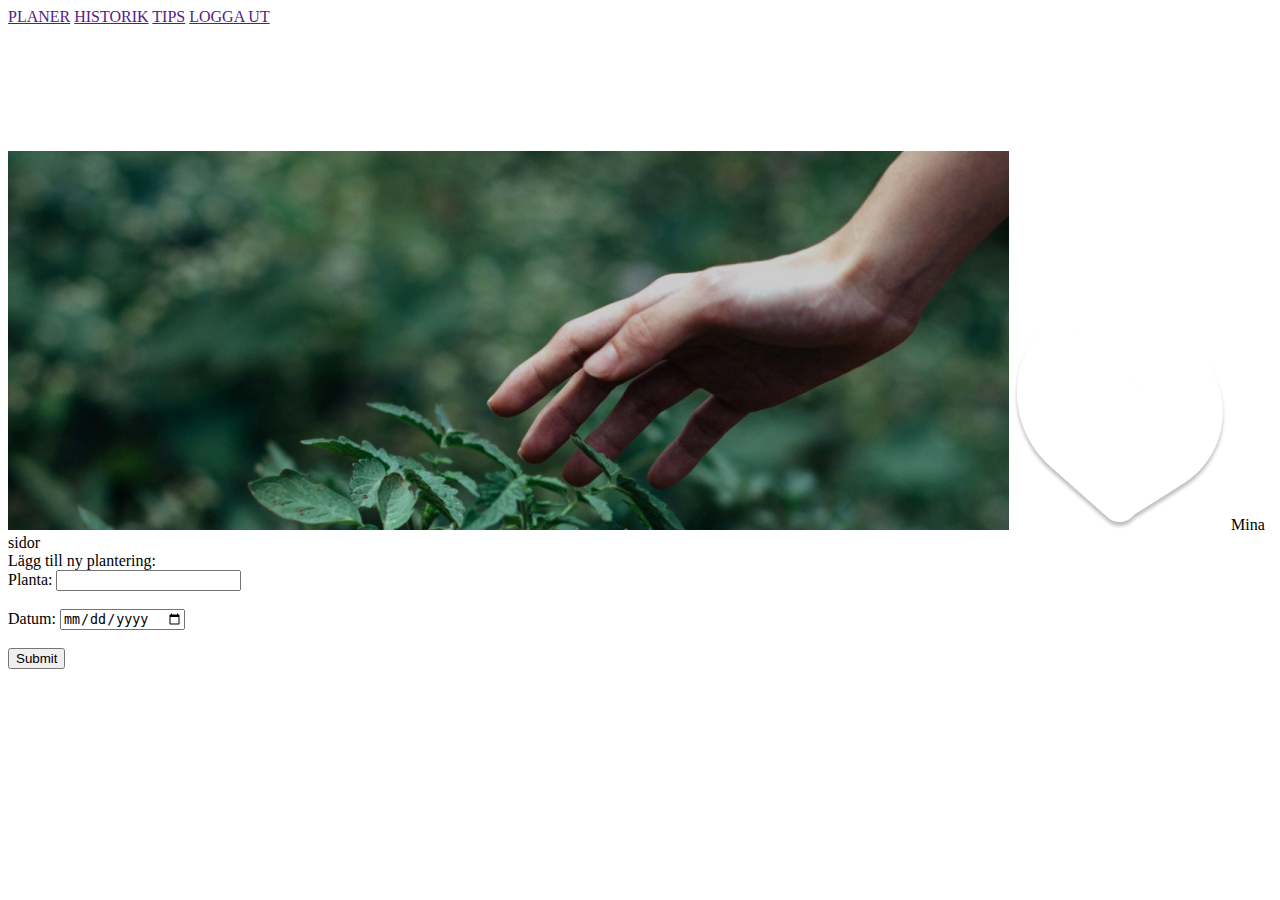
==== basket.html @ 34d11f80 "soon done" ====
<!DOCTYPE html>
<html lang="en">
<head>
    <meta charset="UTF-8">
    <meta name="viewport" content="width=device-width, initial-scale=1.0">
    <title>Document</title>
</head>
<body>
    <div class="wrapper">

        <nav class="nav-container">
            <section class="nav__desk">
                <a href="">PLANER</a>
                <a href="">HISTORIK</a>
                <a href="">TIPS</a>
                <a href="">LOGGA UT</a>
            </section>
        </nav>


        <header class="header-container">
            <section class="header__nav">
                <img src="icons/Vector (Stroke).png" alt="">
            </section>

            <section class="header-__box">
                <img src="img/handside.jpg" alt="">
                <img src="icons/Logo.png" alt="">
                <span>Mina sidor</span>
            </section>

        </header>


        <aside>

            <span>Lägg till ny plantering:</span>

            <form action="#" method="POST">
                <label for="plantname">Planta:</label>
                <input type="text" id="plantName" name="plantName" required><br><br>
        
                <label for="date">Datum:</label>
                <input type="date" id="date" name="date" required><br><br>
        
                <input type="submit" value="Submit">
            </form>
        </aside>


        <main></main>


        <footer></footer>
    </div>
    </body>
</html>
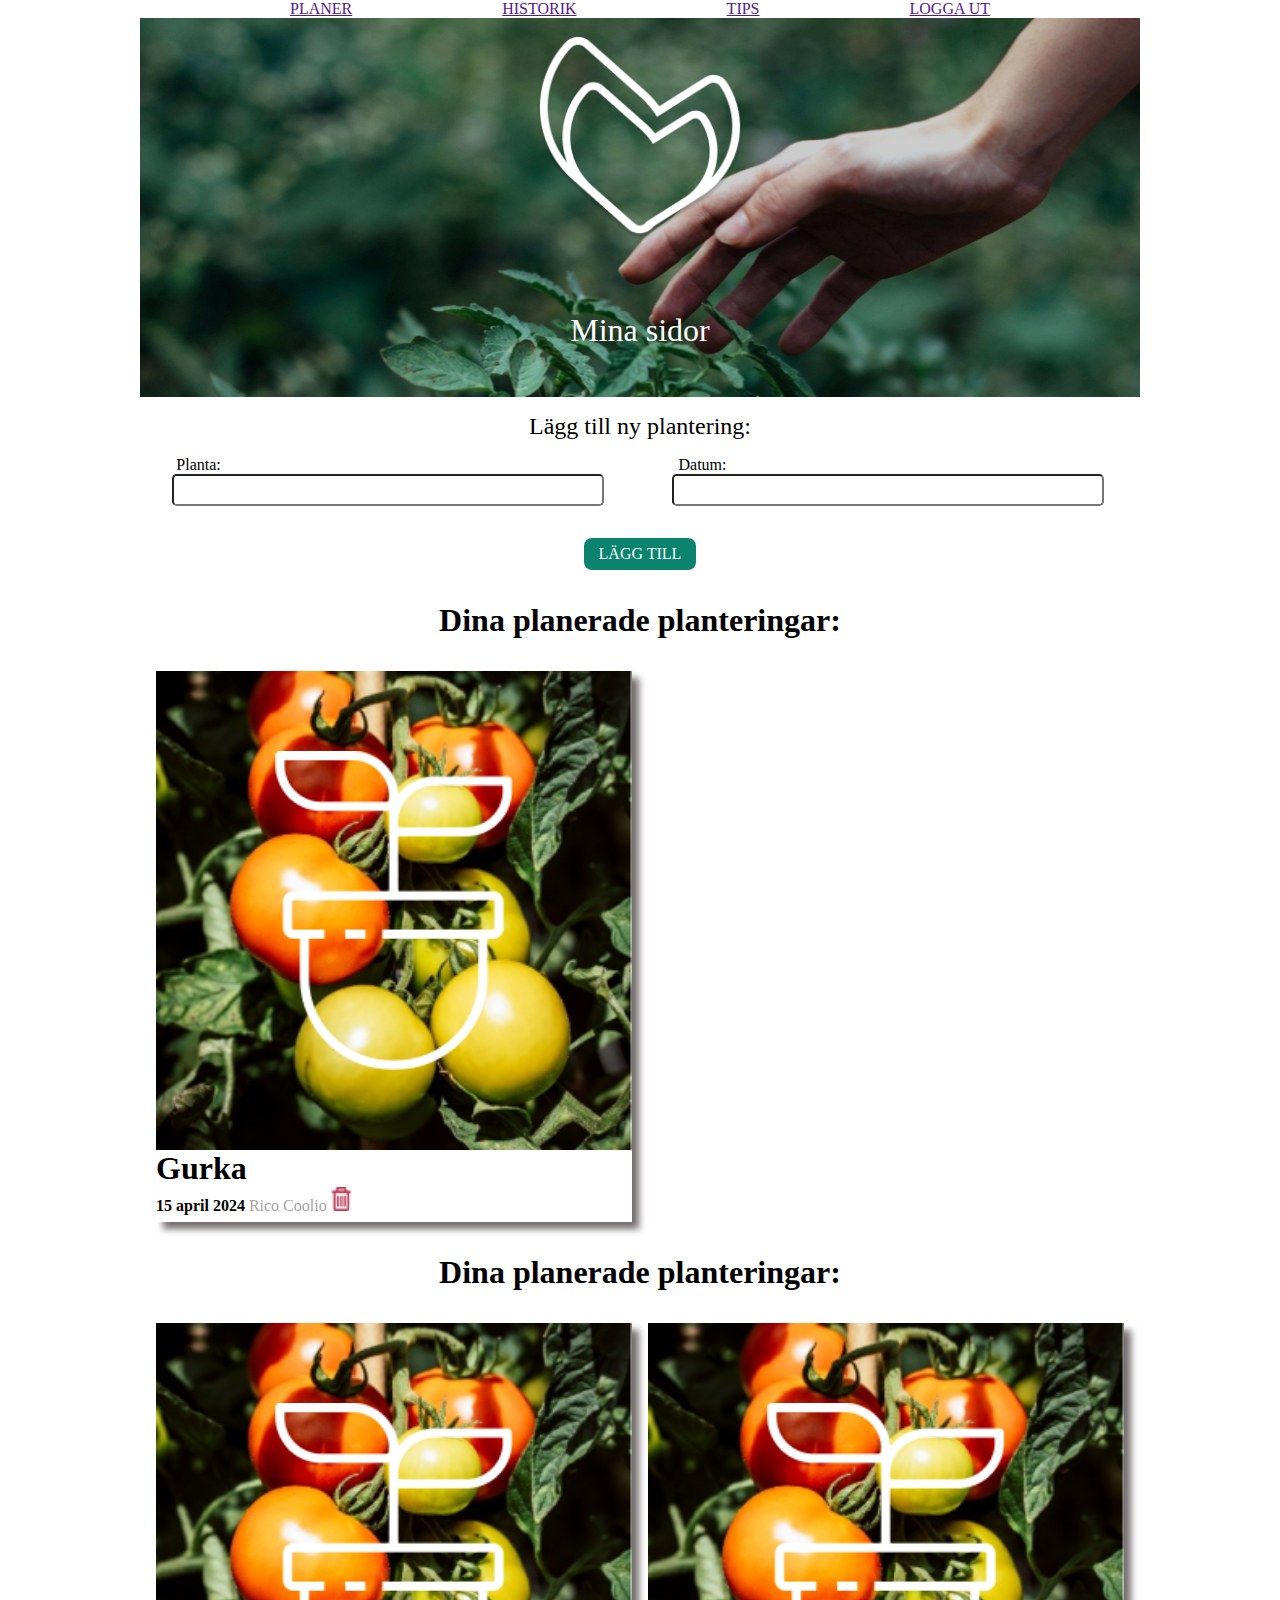
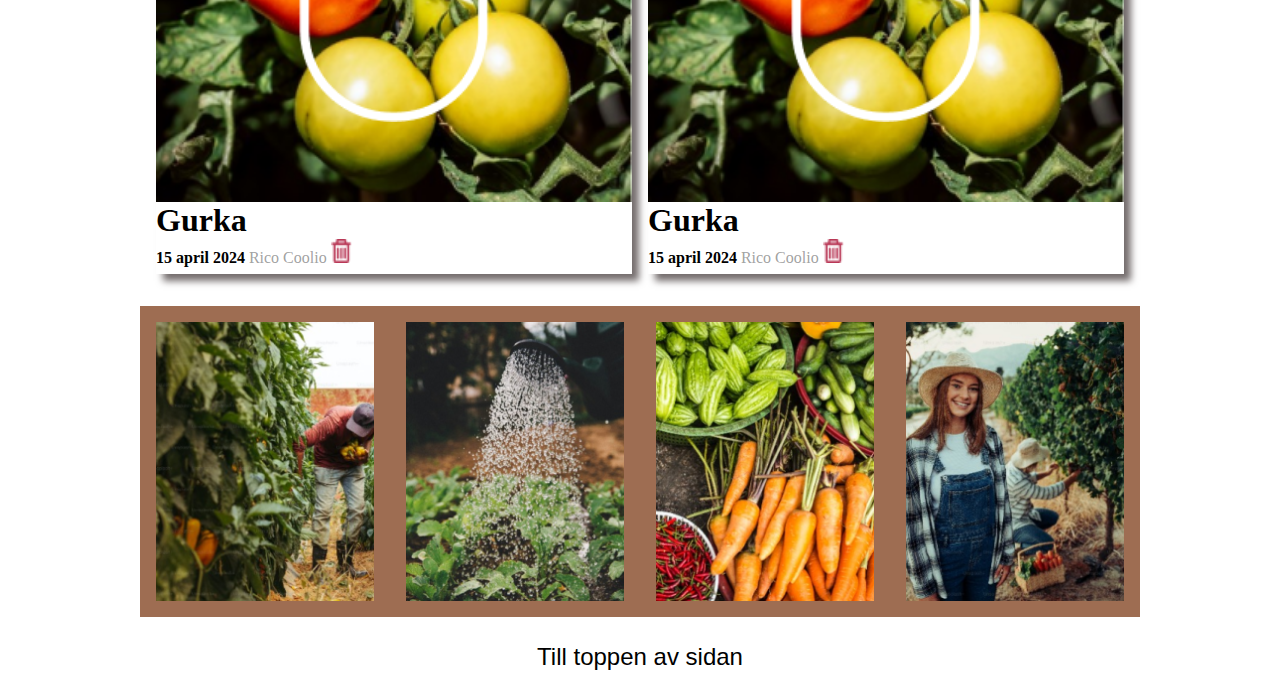
==== commit dfa8bb0c: "almost done" ====
--- a/basket.html
+++ b/basket.html
@@ -4,54 +4,154 @@
     <meta charset="UTF-8">
     <meta name="viewport" content="width=device-width, initial-scale=1.0">
     <title>Document</title>
+    <link rel="stylesheet" href="css/basket-mobile.css">
+    <link rel="stylesheet" href="css/basket-desk.css">
 </head>
 <body>
     <div class="wrapper">
 
         <nav class="nav-container">
-            <section class="nav__desk">
                 <a href="">PLANER</a>
                 <a href="">HISTORIK</a>
                 <a href="">TIPS</a>
                 <a href="">LOGGA UT</a>
-            </section>
         </nav>
 
 
         <header class="header-container">
-            <section class="header__nav">
-                <img src="icons/Vector (Stroke).png" alt="">
-            </section>
+            <img class="header__img__basket" src="img/hand-side-basket.png" alt="">
+                <img class="header__img" src="img/handside2.png" alt="">
+                <img class="header__main__logo" src="icons/Logo.png" alt="">
+                <span class="header__title">Mina sidor</span>
+                <img class="header__icon__nav"  src="icons/burgir.png" alt="">
 
-            <section class="header-__box">
-                <img src="img/handside.jpg" alt="">
-                <img src="icons/Logo.png" alt="">
-                <span>Mina sidor</span>
-            </section>
+
 
         </header>
 
 
-        <aside>
+        <aside class="aside-container">
 
-            <span>Lägg till ny plantering:</span>
+            <span class="aside__title">Lägg till ny plantering:</span>
 
-            <form action="#" method="POST">
-                <label for="plantname">Planta:</label>
-                <input type="text" id="plantName" name="plantName" required><br><br>
+            <form class="aside__form" action="#" method="POST">
+                <label class="box__name__plant" for="plantname">Planta:</label>
+                <br>
+                <input class="text__box__plant " type="text" name="plantName" required>
+                <br class="break">
+                <label class="box__date" for="date">Datum:</label>
+                <br class="break">
+                <input class="text__date__box" type="text"  name="date" required> <br>
         
-                <label for="date">Datum:</label>
-                <input type="date" id="date" name="date" required><br><br>
-        
-                <input type="submit" value="Submit">
+                <input class="form__btn" type="submit" value="LÄGG TILL">
+
             </form>
         </aside>
 
 
-        <main></main>
+        <main class="main-container">
+
+            <section class="main__1">
+
+                <span class="main__title__1"> 
+                    <h1>Dina planerade planteringar:</h1>
+                </span>
+                
+                <section class="card1">
+                    <div class="card__item"><img class="card__img" src="/img/Rectangle 13 (1).png" alt=""> <img class="card__icon" src="icons/Group 3.png" alt=""></div>
+                    <section class="card__text__box">
+                        
+                        <h1 class="card__title">Gurka</h1>
+                        <span class="card__date">15 april 2024</span>
+                        <span class="species">Rico Coolio</span>
+                        <button class="card__btn"><img class="card__icon__btn" src="icons/Vector (Stroke).jpg" alt=""></button>
+                        <button class="card__btn__desk">TA BORT</button>
+                        
+                    </section>
+                </section>
+            </section>
+
+            <section class="main__2">
+
+                <span class="main__title__2"> 
+                    <h1>Dina planerade planteringar:</h1>
+                </span>
+                
+                <section class="card2">
+                    <div class="card__item"><img class="card__img" src="/img/Rectangle 13 (1).png" alt=""> <img class="card__icon" src="icons/Group 3.png" alt=""></div>
+                    <section class="card__text__box">
+                        
+                        <h1 class="card__title">Gurka</h1>
+                        <span class="card__date">15 april 2024</span>
+                        <span class="species">Rico Coolio</span>
+                        <button class="card__btn"><img class="card__icon__btn" src="icons/Vector (Stroke).jpg" alt=""></button>
+                        <button class="card__btn__desk">TA BORT</button>
+
+                    </section>
+                </section>
+
+                        <section class="card3">
+                            <div class="card__item"><img class="card__img" src="/img/Rectangle 13 (1).png" alt=""> <img class="card__icon" src="icons/Group 3.png" alt=""></div>
+                            <section class="card__text__box">
+                                
+                                <h1 class="card__title">Gurka</h1>
+                                <span class="card__date">15 april 2024</span>
+                                <span class="species">Rico Coolio</span>
+                                <button class="card__btn"><img class="card__icon__btn" src="icons/Vector (Stroke).jpg" alt=""></button>
+                                <button class="card__btn__desk">TA BORT</button>
+                        
+                    </section>
+                </section>
+            </section>
+
+        </main>
+
+   
+
+        <footer class="footer-container">
+
+            <section class="footer__cards1">
+
+                <section>
+
+                    <div class="footer_box"><img class="img__footer" src="img/foooter_img.png" alt=""></div>
+                </section>
+                <section>
+                    <div class="footer_box"><img class="img__footer2" src="img/footer_img2.png" alt=""></div>
+                </section>
+                <section>
+                    <div class="footer_box"><img class="img__footer3" src="img/footer_img3.png" alt=""></div>
+                </section>
+                <section>
+                    <div class="footer_box"><img class="img__footer4" src="img/footer_img4.png" alt=""></div>
+                </section>
+            </section>
+            
+            <section class="footer__cards2">
+
+                <section>
+
+                    <div class="footer_box"><img class="img__footer" src="img/footer__desk.png" alt=""></div>
+                </section>
+                <section>
+                    <div class="footer_box"><img class="img__footer2" src="img/footer_desk2.png" alt=""></div>
+                </section>
+                <section>
+                    <div class="footer_box"><img class="img__footer3" src="img/footer__desk3.png" alt=""></div>
+                </section>
+                <section>
+                    <div class="footer_box"><img class="img__footer4" src="img/footer_desk4.png" alt=""></div>
+                </section>
+            </section>
 
 
-        <footer></footer>
+
+
+
+
+
+                <button class="footer__button">Till toppen av sidan</button>
+        </footer>
     </div>
     </body>
 </html>--- a/css/basket-mobile.css
+++ b/css/basket-mobile.css
@@ -0,0 +1,273 @@
+*{
+    box-sizing: border-box;
+    padding: 0;
+    margin: 0;
+}
+body{
+width: 100vw;
+}
+
+.nav-container{
+    display: none;
+}
+
+.header-container{
+    width: 100%;
+    display: grid;
+    grid-template-columns: repeat(8 ,1fr);
+    grid-template-rows: auto;
+}
+
+.header__img__basket{
+    display: none;
+}
+
+.header__img{
+    grid-column: 1 / 9;
+    grid-row: 1 /4;
+    width: 100%;
+    height: auto
+}
+
+.header__icon__nav{
+    grid-column: 1 / 9;
+    grid-row: 1 /4;
+    justify-self: end
+ 
+}
+
+.header__title{
+    grid-column: 1 / 9;
+    grid-row: 3/4;
+    color: #fff;
+    z-index: 1;
+    font-size: 2rem;
+justify-self: center;
+padding-bottom: 3rem;
+}
+
+.header__main__logo{
+    grid-column: 1 / 9;
+    grid-row: 1 /4;
+    align-self: center;
+    justify-self: center;
+}
+
+.aside-container{
+    display: flex;
+    flex-direction: column;
+    align-items: center;
+
+}
+
+.aside__title{
+    grid-column: 1 /  span 8;
+    grid-row: 1;
+    font-size: 1.5rem;
+    padding-top: 1rem;
+    padding-bottom: 1rem;
+}
+
+.text__box__plant {
+    grid-row: 2;
+    width: 22rem;
+    height: 2rem;
+    
+}
+
+.text__date__box{
+    width: 22rem;
+    height: 2rem;
+}
+
+
+
+.aside__form{
+    display: flex;
+    flex-direction: column;
+}
+
+
+.form__btn{
+    width: 7rem;
+    height: 2rem;
+    background-color: #0A846E;
+    color: #fff;
+    font-size: 1rem;
+    font-family: bold;
+    border-radius: 0.5rem;
+    align-self: center;
+    border-style: none;
+}
+
+.main-container{
+    padding-left: 1rem;
+    padding-right: 1rem;
+}
+
+.main__1{
+    display: grid;
+    grid-template-columns: repeat(2, 1fr );
+    grid-template-rows: auto;
+    gap: 1rem;
+    
+    }
+
+    .main__2{
+        display: grid;
+        grid-template-columns: repeat( 1fr, 1fr );
+        grid-template-rows: auto;
+        gap: 1rem;
+        
+        }
+    
+
+
+
+.main__title__1{
+    grid-column: 1 / span 2;
+    justify-self: center;
+    margin-top: 2rem;
+    margin-bottom: 1rem;
+}
+
+.main__title__2{
+    grid-column: 1 / span 2;
+    justify-self: center;
+    margin-top: 2rem;
+    margin-bottom: 1rem;
+}
+
+
+
+
+
+
+
+
+.card1 , .card2 , .card3{
+    box-shadow:  7px 7px 7px  rgb(117, 110, 110);
+    
+}
+
+.card__item{
+    display: grid;
+
+ 
+}
+
+.card__item  .card__img{
+    height:auto;
+    width:100% ;
+    grid-column: 1 / 2;
+    grid-row: 1;
+}
+
+.card__icon{
+    z-index: 1;
+    grid-column: 1 / 2;
+    grid-row: 1;
+    align-self: center;
+    justify-self:  center;
+    width: 50%
+}
+
+
+.card__btn{
+   background-color: #ffffff;
+    border-style: none;
+    justify-self: end;
+    align-self: end;
+    grid-column: 2 / 3;
+    grid-row: auto / 5;
+    padding-right:  0.5rem;
+    padding-bottom: 0.5rem;
+}
+.card__btn__desk{
+    display:none
+}
+.card__icon__btn{
+    height: 1.5rem;
+    background-color: #B93857;
+    grid-column: 2 / 3;
+    grid-row: auto / 5;
+    justify-self: end;
+    border-style: none;
+}
+
+.card__title{
+grid-column: 1 / 2;
+grid-row: 1;
+}
+
+.card__date{
+    grid-column: 2 / 3;
+    grid-row:1; 
+    align-self: center;
+    font-weight: bold;
+}
+
+.species{
+    grid-column: 1 / 2;
+    grid-row: 2/span 3;
+    margin-top: 2rem;
+    padding-bottom: 1rem;
+    color: rgba(128, 128, 128, 0.742);
+}
+
+
+.footer-container{
+display: grid;
+}
+
+.footer__cards1{
+    display: grid;
+    grid-template-columns: repeat(2,1fr);
+    grid-template-rows: auto;
+    margin-top: 2rem;
+
+}
+
+.footer_box{
+    border: #9E6D52 solid 1rem;
+    width: 100%;
+    height: 100%;
+
+}
+
+.img__footer{
+    width: 100%;
+    height: 100%;
+   
+}
+
+
+.img__footer2{
+    width: 100%;
+    height: 100%;
+    
+}
+
+.img__footer3{
+    width: 100%;
+    height: 100%;
+    
+}
+
+.img__footer4{
+    width: 100%;
+    height: 100%;
+
+}
+
+.footer__button{
+    height: 5rem;
+    font-size: 1.5rem;
+    background-color: #ffffff;
+    border-style: none;
+}
+
+.footer__cards2{
+    display: none;
+}
+
--- a/css/basket-desk.css
+++ b/css/basket-desk.css
@@ -0,0 +1,144 @@
+@media screen and (min-width:1000px) {
+
+    body{
+        width: 100vw;
+        display: flex;
+        justify-content: center;
+
+        
+    }
+
+    .wrapper{
+        max-width: 1000px;
+        display: block;
+    }
+
+
+    
+    .nav-container{
+    display: block;
+    display: flex;
+    justify-content: space-evenly
+    }
+
+    .header__icon__nav{
+        display: none;
+    }
+
+
+    .header__img{
+        display: none;
+    }
+
+    .header__img__basket{
+        display: block;
+        grid-column: 1 / 9;
+        grid-row: 1 / 9;
+        width: 100%;
+        height: auto;
+    }
+
+
+
+    .header__title{
+
+        grid-row: 7 / 9 ;
+    }
+
+
+    .header__main__logo{
+        height: 90%;
+        margin-top: 1rem;
+    }
+
+
+    .aside__form{
+        display:grid;
+        grid-template-columns: repeat(8, 1fr);
+        width: 100%;
+
+}
+
+
+.text__box__plant{
+
+    grid-column: 1 / span  5;
+    grid-row: 2;
+    width: 27rem;
+    margin-left:2rem ;
+    border-radius: 0.3rem;
+}
+
+.text__date__box{
+    grid-column: 5/  span  9;
+    grid-row: 2;
+    width: 27rem;
+    margin-left:2rem ;
+    border-radius: 0.3rem;
+}
+
+.box__date{
+    grid-column: 5 / 6;
+    justify-self: center;
+}
+
+.box__name__plant{
+    grid-column: 1 / 2 ;
+    justify-self: center;
+    margin-right: 0.5rem;
+}
+
+.form__btn{
+    grid-column: 4 / 6;
+    grid-row: 3 / 4;
+    justify-self: center;
+    margin-top: 2rem;
+}
+
+
+.footer__cards{
+    grid-template-columns: repeat(4,1fr);
+
+}
+
+.footer__cards1{
+    display: none;
+}
+
+.footer__cards2{
+    display: block;
+    display: grid;
+    grid-template-columns: repeat(4,1fr);
+    grid-template-rows: auto;
+    margin-top: 2rem;
+}
+
+
+.img__footer{
+    width: 100%;
+    height: 100%;
+   
+}
+
+
+.img__footer2{
+    width: 100%;
+    height: 100%;
+    
+}
+
+.img__footer3{
+    width: 100%;
+    height: 100%;
+    
+}
+
+.img__footer4{
+    width: 100%;
+    height: 100%;
+
+}
+
+
+
+}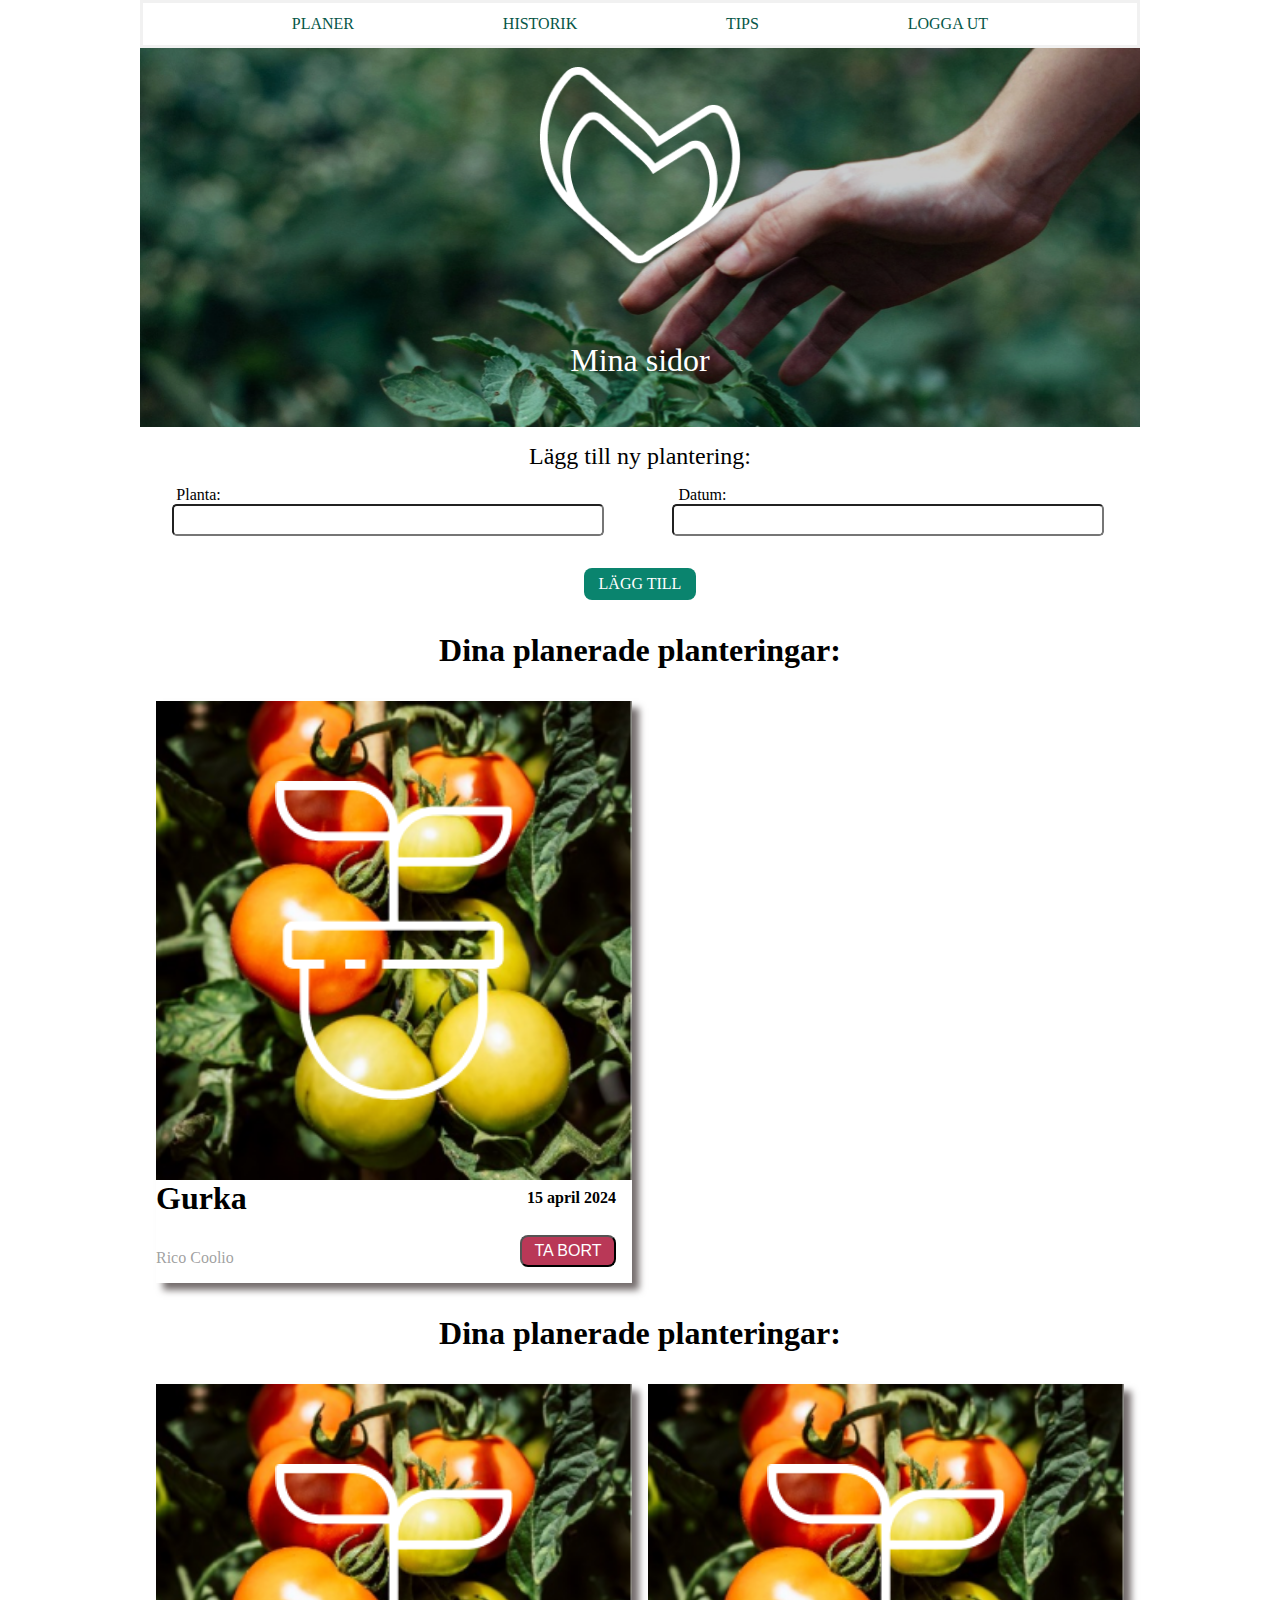
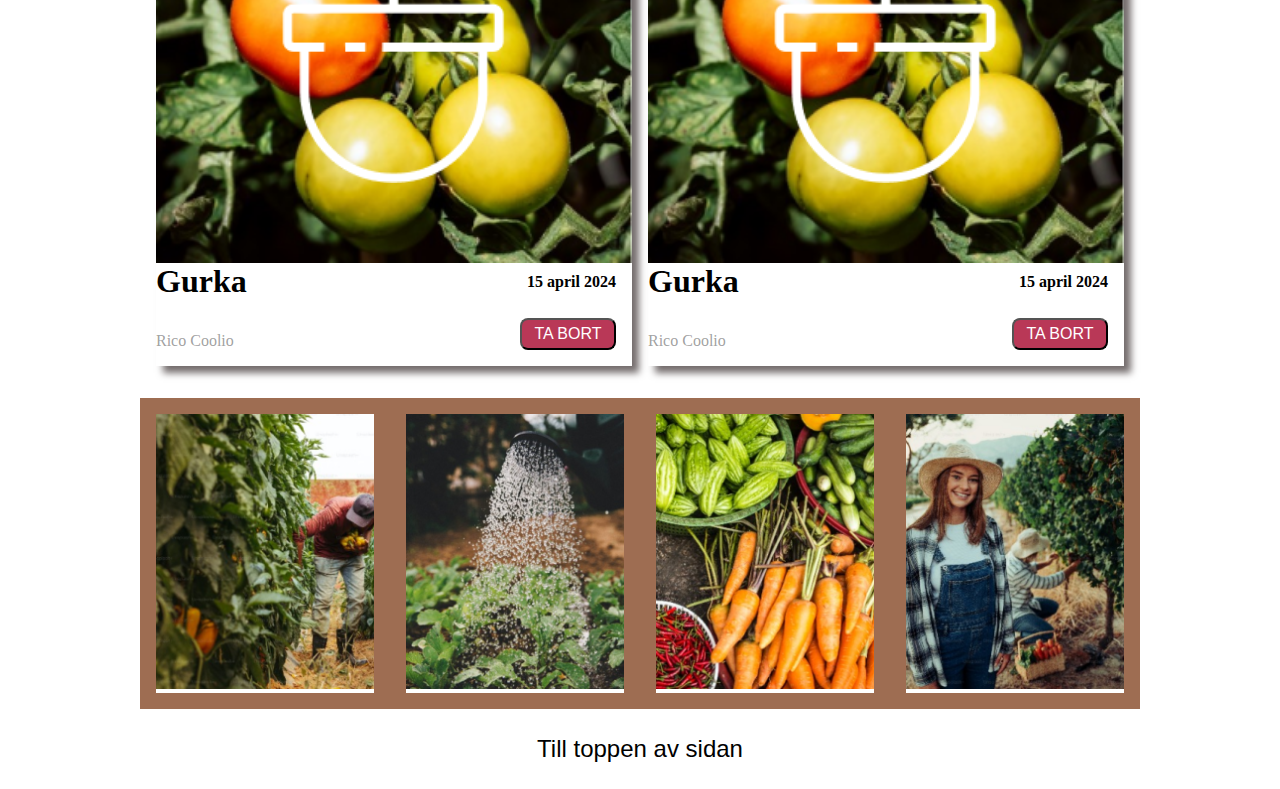
==== commit 83dcacf6: "done" ====
--- a/basket.html
+++ b/basket.html
@@ -11,10 +11,10 @@
     <div class="wrapper">
 
         <nav class="nav-container">
-                <a href="">PLANER</a>
-                <a href="">HISTORIK</a>
-                <a href="">TIPS</a>
-                <a href="">LOGGA UT</a>
+            <a class="navi__text" href="">PLANER</a>
+                <a class="navi__text" href="">HISTORIK</a>
+                <a class="navi__text" href="">TIPS</a>
+                <a  class="navi__text"href="">LOGGA UT</a>
         </nav>
 
 
--- a/css/basket-mobile.css
+++ b/css/basket-mobile.css
@@ -156,6 +156,15 @@
  
 }
 
+
+.card__text__box{
+    display: grid;
+    grid-template-columns: repeat(4 ,1fr);
+    grid-auto-rows: auto;
+    height: auto;
+    
+
+}
 .card__item  .card__img{
     height:auto;
     width:100% ;
@@ -178,7 +187,7 @@
     border-style: none;
     justify-self: end;
     align-self: end;
-    grid-column: 2 / 3;
+    grid-column: 4 / 5;
     grid-row: auto / 5;
     padding-right:  0.5rem;
     padding-bottom: 0.5rem;
@@ -186,6 +195,27 @@
 .card__btn__desk{
     display:none
 }
+
+
+.card__title{
+    grid-column: 1 / 2;
+    grid-row: 1;
+    }
+    
+    .card__date{
+        grid-column: 4/ 5;
+        grid-row:1; 
+        align-self: center;
+        font-weight: bold;
+    }
+    
+    .species{
+        grid-column: 1 / 3;
+        grid-row: 2/span 3;
+        margin-top: 2rem;
+        padding-bottom: 1rem;
+        color: rgba(128, 128, 128, 0.742);
+    }
 .card__icon__btn{
     height: 1.5rem;
     background-color: #B93857;
@@ -201,10 +231,12 @@
 }
 
 .card__date{
-    grid-column: 2 / 3;
+    grid-column: 3/ 5;
+    margin-right: 1rem;
     grid-row:1; 
     align-self: center;
     font-weight: bold;
+    justify-self: end;
 }
 
 .species{
@@ -231,32 +263,32 @@
 .footer_box{
     border: #9E6D52 solid 1rem;
     width: 100%;
-    height: 100%;
+    height: auto;
 
 }
 
 .img__footer{
     width: 100%;
-    height: 100%;
+    height: auto;
    
 }
 
 
 .img__footer2{
     width: 100%;
-    height: 100%;
+    height: auto;
     
 }
 
 .img__footer3{
     width: 100%;
-    height: 100%;
+    height: auto;
     
 }
 
 .img__footer4{
     width: 100%;
-    height: 100%;
+    height: auto;
 
 }
 
--- a/css/basket-desk.css
+++ b/css/basket-desk.css
@@ -1,7 +1,6 @@
 @media screen and (min-width:1000px) {
 
     body{
-        width: 100vw;
         display: flex;
         justify-content: center;
 
@@ -18,7 +17,18 @@
     .nav-container{
     display: block;
     display: flex;
-    justify-content: space-evenly
+    justify-content: space-evenly;
+    align-items: center;
+    height: 3rem;
+    border: rgba(128, 128, 128, 0.111) solid;
+    }
+
+
+    .navi__text{
+        color: #055647;
+        text-decoration: none;
+       
+        
     }
 
     .header__icon__nav{
@@ -95,6 +105,26 @@
     margin-top: 2rem;
 }
 
+.card__btn__desk{
+    display: block;
+           margin-bottom: 1rem;
+       grid-column: 4 / 5;
+       grid-row: auto / 5;
+    width: 6rem;
+    height: 2rem;
+    justify-self: end;
+    margin-right: 1rem;
+    background-color: #B93857;
+    color: #ffffff;
+    border-radius: 0.5rem;
+    font-size: 1rem;
+}
+
+.card__btn{
+    display: none;
+
+}
+
 
 .footer__cards{
     grid-template-columns: repeat(4,1fr);
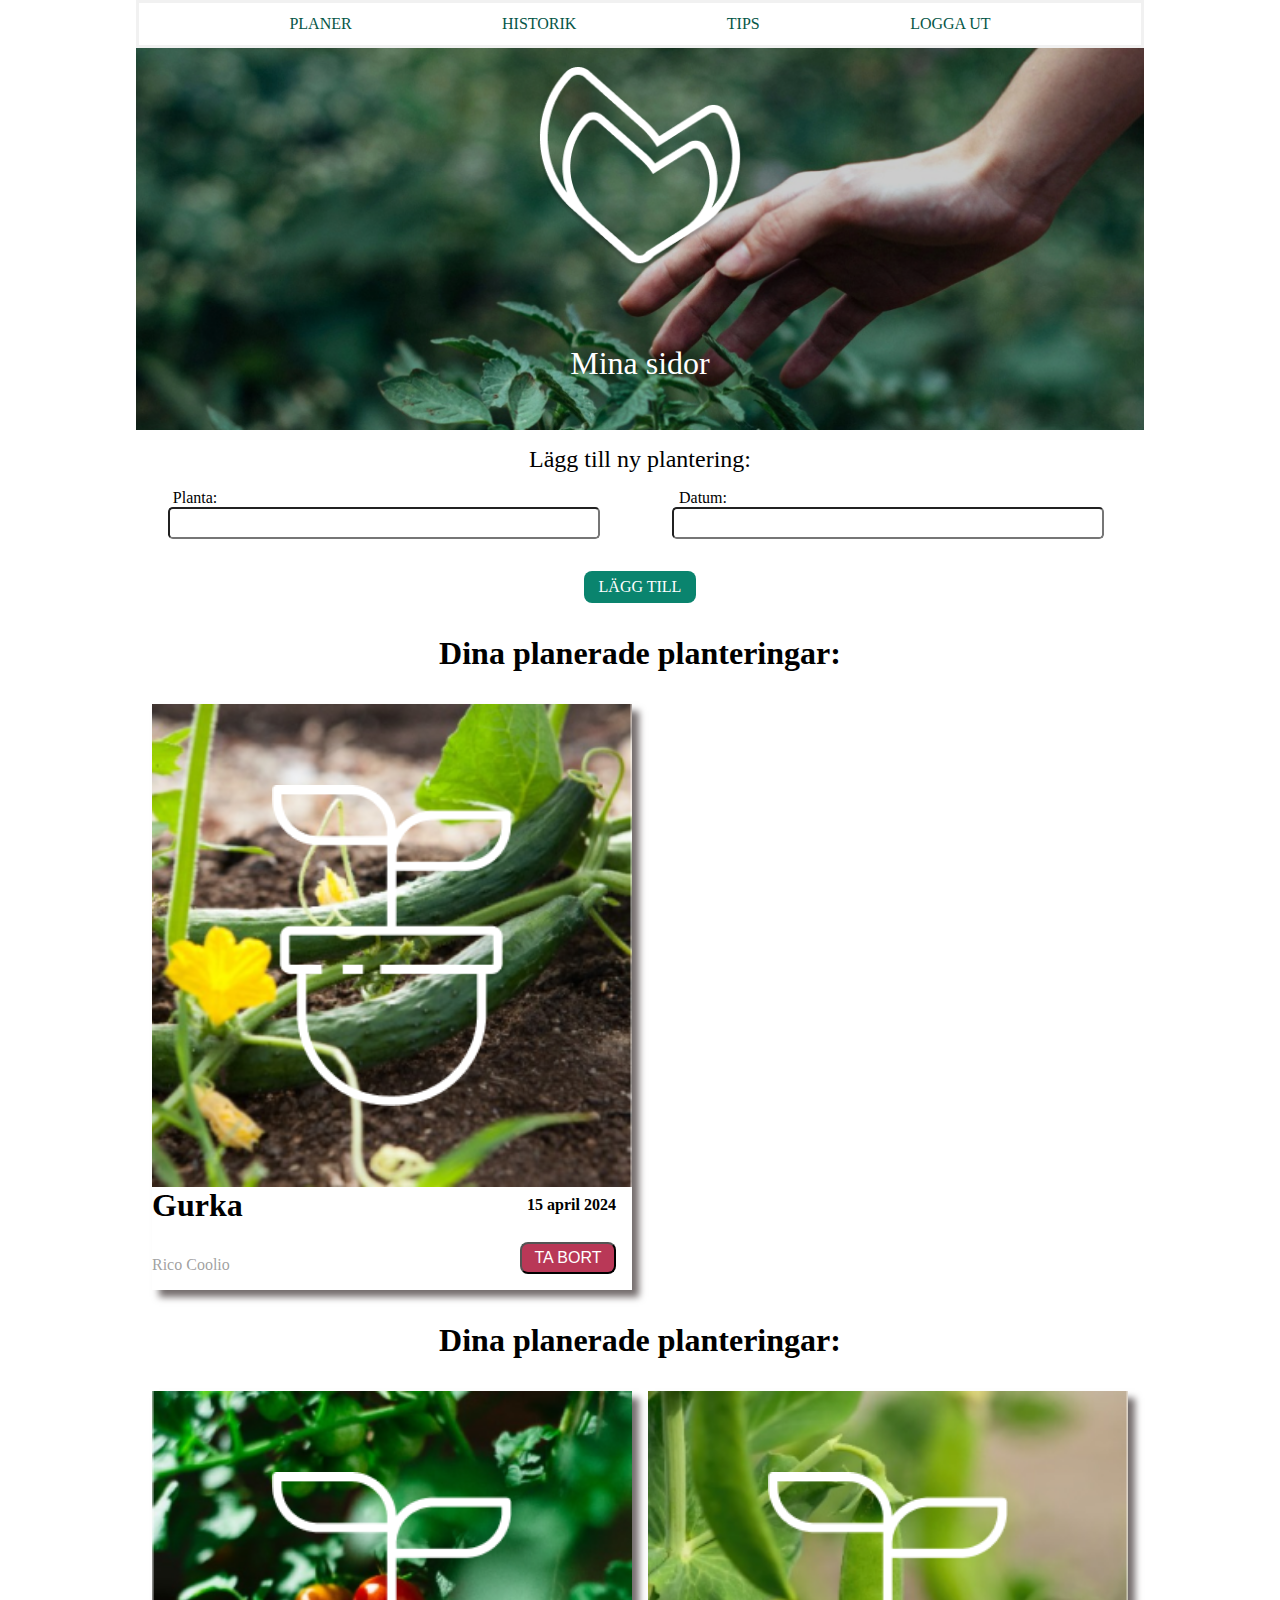
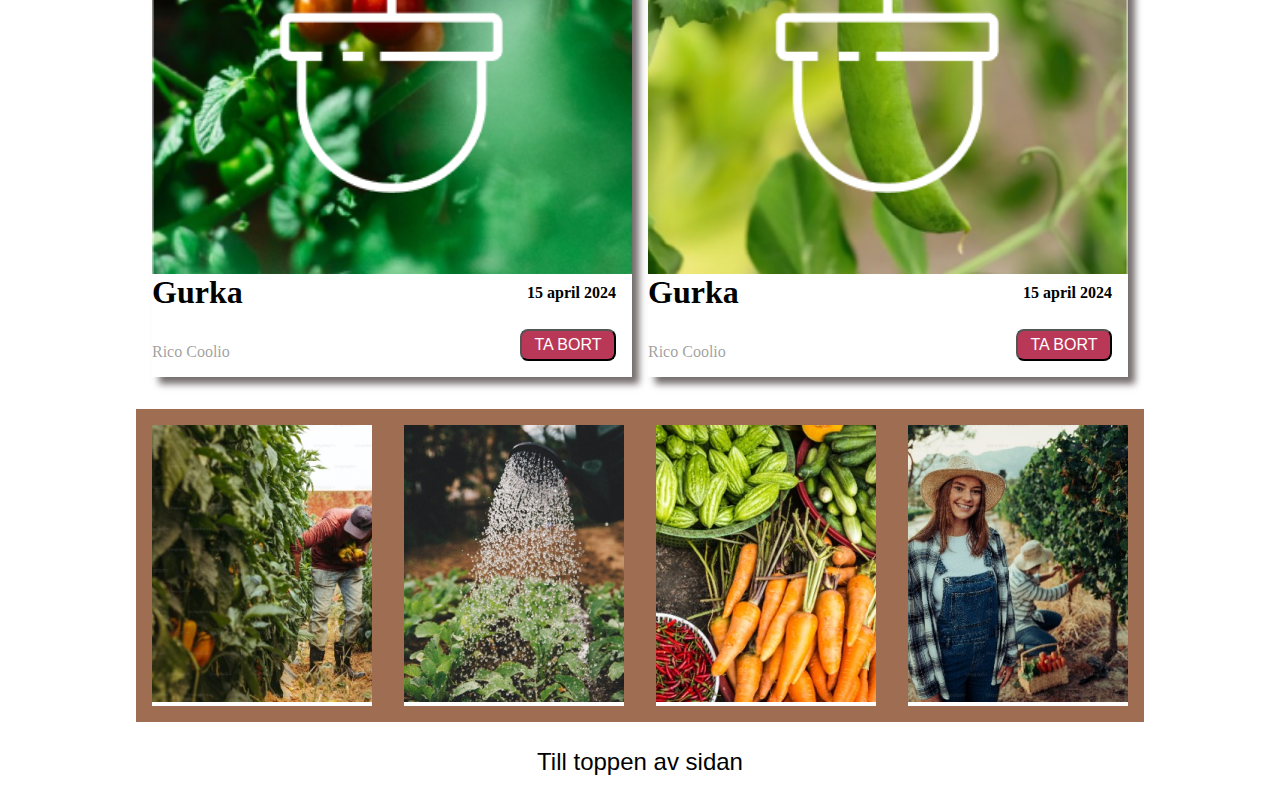
==== commit 68d4b1e3: "done" ====
--- a/basket.html
+++ b/basket.html
@@ -58,13 +58,13 @@
                 </span>
                 
                 <section class="card1">
-                    <div class="card__item"><img class="card__img" src="/img/Rectangle 13 (1).png" alt=""> <img class="card__icon" src="icons/Group 3.png" alt=""></div>
+                    <div class="card__item"><img class="card__img" src="/img/Rectangle 13.png" alt="cucumber"> <img class="card__icon" src="icons/Group 3.png" alt="plant in a pot"></div>
                     <section class="card__text__box">
                         
                         <h1 class="card__title">Gurka</h1>
                         <span class="card__date">15 april 2024</span>
                         <span class="species">Rico Coolio</span>
-                        <button class="card__btn"><img class="card__icon__btn" src="icons/Vector (Stroke).jpg" alt=""></button>
+                        <button class="card__btn"><img class="card__icon__btn" src="icons/Vector (Stroke).jpg" alt="garbage bin"></button>
                         <button class="card__btn__desk">TA BORT</button>
                         
                     </section>
@@ -78,26 +78,26 @@
                 </span>
                 
                 <section class="card2">
-                    <div class="card__item"><img class="card__img" src="/img/Rectangle 13 (1).png" alt=""> <img class="card__icon" src="icons/Group 3.png" alt=""></div>
+                    <div class="card__item"><img class="card__img" src="/img/Rectangle 13 (2).png" alt="tomato"> <img class="card__icon" src="icons/Group 3.png" alt="plant in a bin"></div>
                     <section class="card__text__box">
                         
                         <h1 class="card__title">Gurka</h1>
                         <span class="card__date">15 april 2024</span>
                         <span class="species">Rico Coolio</span>
-                        <button class="card__btn"><img class="card__icon__btn" src="icons/Vector (Stroke).jpg" alt=""></button>
+                        <button class="card__btn"><img class="card__icon__btn" src="icons/Vector (Stroke).jpg" alt="garbage bin"></button>
                         <button class="card__btn__desk">TA BORT</button>
 
                     </section>
                 </section>
 
                         <section class="card3">
-                            <div class="card__item"><img class="card__img" src="/img/Rectangle 13 (1).png" alt=""> <img class="card__icon" src="icons/Group 3.png" alt=""></div>
+                            <div class="card__item"><img class="card__img" src="/img/Rectangle 13 (3).png" alt="tomato"> <img class="card__icon" src="icons/Group 3.png" alt="plant in a pot"></div>
                             <section class="card__text__box">
                                 
                                 <h1 class="card__title">Gurka</h1>
                                 <span class="card__date">15 april 2024</span>
                                 <span class="species">Rico Coolio</span>
-                                <button class="card__btn"><img class="card__icon__btn" src="icons/Vector (Stroke).jpg" alt=""></button>
+                                <button class="card__btn"><img class="card__icon__btn" src="icons/Vector (Stroke).jpg" alt="garbage bin "></button>
                                 <button class="card__btn__desk">TA BORT</button>
                         
                     </section>
@@ -114,16 +114,16 @@
 
                 <section>
 
-                    <div class="footer_box"><img class="img__footer" src="img/foooter_img.png" alt=""></div>
+                    <div class="footer_box"><img class="img__footer" src="img/foooter_img.png" alt="man picking"></div>
                 </section>
                 <section>
-                    <div class="footer_box"><img class="img__footer2" src="img/footer_img2.png" alt=""></div>
+                    <div class="footer_box"><img class="img__footer2" src="img/footer_img2.png" alt="water flow"></div>
                 </section>
                 <section>
-                    <div class="footer_box"><img class="img__footer3" src="img/footer_img3.png" alt=""></div>
+                    <div class="footer_box"><img class="img__footer3" src="img/footer_img3.png" alt="diffrent fruit"></div>
                 </section>
                 <section>
-                    <div class="footer_box"><img class="img__footer4" src="img/footer_img4.png" alt=""></div>
+                    <div class="footer_box"><img class="img__footer4" src="img/footer_img4.png" alt="girl on a field"></div>
                 </section>
             </section>
             
@@ -131,16 +131,16 @@
 
                 <section>
 
-                    <div class="footer_box"><img class="img__footer" src="img/footer__desk.png" alt=""></div>
+                    <div class="footer_box"><img class="img__footer" src="img/footer__desk.png" alt="man picking"></div>
                 </section>
                 <section>
-                    <div class="footer_box"><img class="img__footer2" src="img/footer_desk2.png" alt=""></div>
+                    <div class="footer_box"><img class="img__footer2" src="img/footer_desk2.png" alt=" water flow"></div>
                 </section>
                 <section>
-                    <div class="footer_box"><img class="img__footer3" src="img/footer__desk3.png" alt=""></div>
+                    <div class="footer_box"><img class="img__footer3" src="img/footer__desk3.png" alt=" diffrent fruit"></div>
                 </section>
                 <section>
-                    <div class="footer_box"><img class="img__footer4" src="img/footer_desk4.png" alt=""></div>
+                    <div class="footer_box"><img class="img__footer4" src="img/footer_desk4.png" alt="girl on a field"></div>
                 </section>
             </section>
 
--- a/css/basket-mobile.css
+++ b/css/basket-mobile.css
@@ -4,7 +4,11 @@
     margin: 0;
 }
 body{
-width: 100vw;
+    display: flex;
+    justify-content: center;
+    width: 100%;
+   
+    
 }
 
 .nav-container{
--- a/css/basket-desk.css
+++ b/css/basket-desk.css
@@ -1,6 +1,7 @@
 @media screen and (min-width:1000px) {
 
     body{
+        width: 100%;
         display: flex;
         justify-content: center;
 
@@ -8,7 +9,7 @@
     }
 
     .wrapper{
-        max-width: 1000px;
+        max-width: 100%;
         display: block;
     }
 
